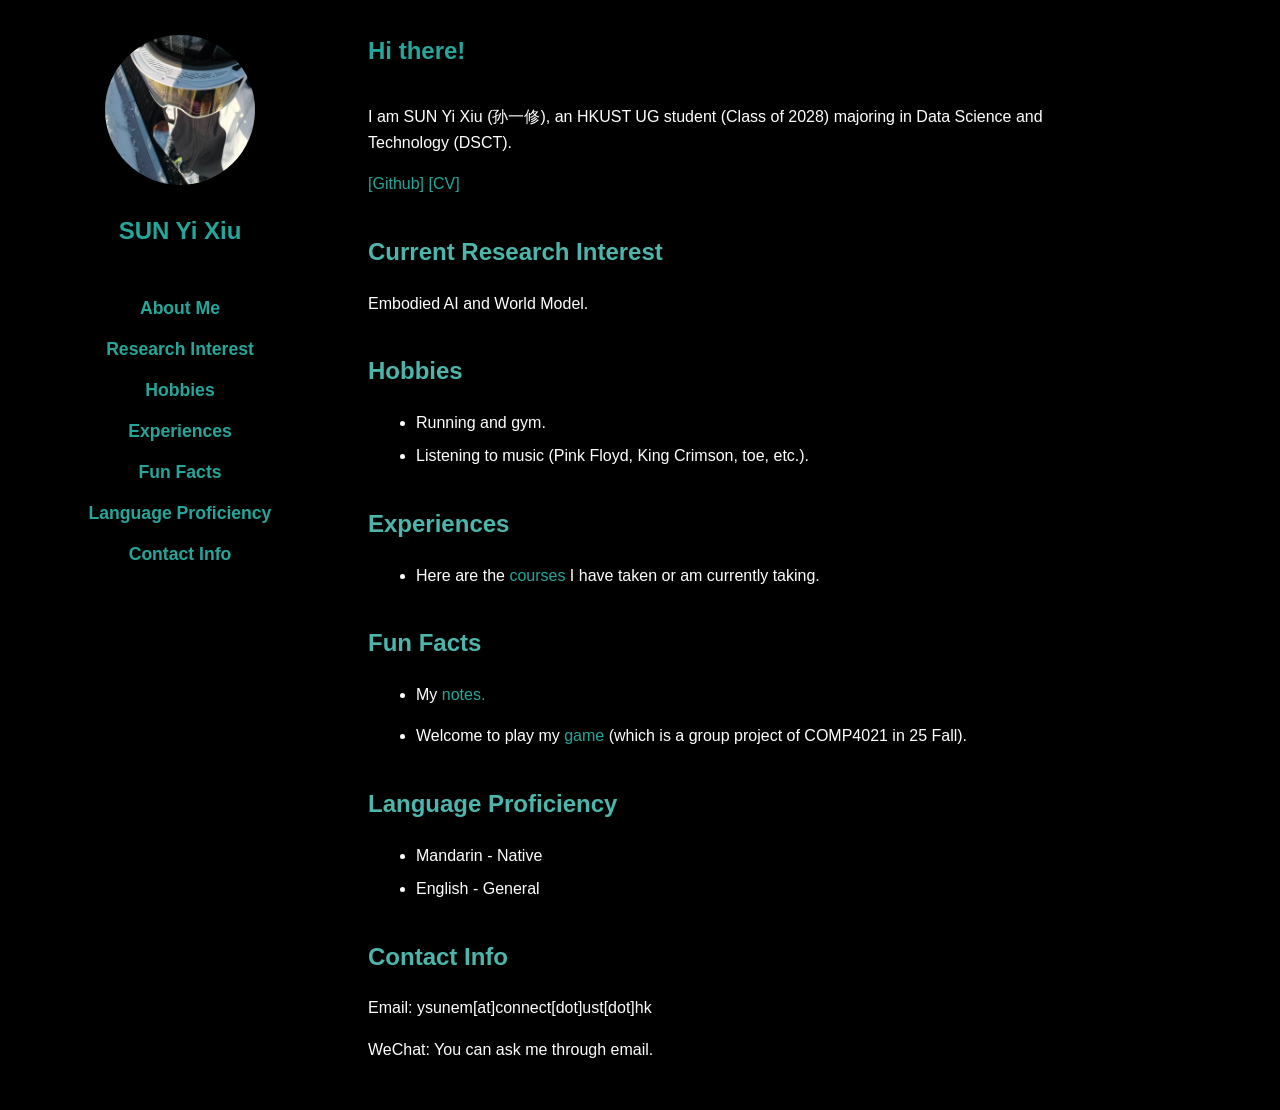
==== index.html @ bf2b6780 "change color" ====
<!DOCTYPE html>
<html lang="en">
<head>
    <meta charset="UTF-8">
    <meta name="viewport" content="width=device-width, initial-scale=1.0">
    <title>SUN Yi Xiu - Personal Page</title>
    <style>
        /* Global Styles */
        :root {
            --primary-color: #26a69a;
            --hover-color: #4db6ac;
            --bg-color: #000000;
            --surface-color: #000000;
            --surface-alt: #000000;
            --surface-hover: #000000;
            --text-color: white;
            --border-color: #000000;
        }
        body {
            font-family: -apple-system, BlinkMacSystemFont, "Segoe UI", Roboto, "Helvetica Neue", Arial, sans-serif, "Apple Color Emoji", "Segoe UI Emoji", "Segoe UI Symbol";
            margin: 0;
            padding: 0;
            background-color: var(--bg-color);
            color: var(--text-color);
            line-height: 1.6;
        }

        /* Layout Container */
        .container {
            display: flex;
            min-height: 100vh; /* Ensure content fills the viewport height */
            max-width: 1200px; /* Limit maximum width */
            margin: 0 auto; /* Center the container */
            background-color: var(--surface-color);
            box-shadow: 0 0 10px rgba(0,0,0,0.45);
        }

        /* Sidebar Styles */
        .sidebar {
            width: 280px; /* Sidebar width */
            background-color: var(--surface-alt);
            padding: 2em;
            box-sizing: border-box; 
            display: flex;
            flex-direction: column;
            align-items: center;
            text-align: center;
            flex-shrink: 0; /* Prevent sidebar from shrinking */
        }

        .sidebar h2 {
            color: var(--primary-color);
            margin-top: 0;
            margin-bottom: 0.5em;
        }

        .profile-photo {
            width: 150px; /* Photo width */
            height: 150px; /* Photo height */
            border-radius: 50%; /* Circular photo */
            object-fit: cover; 
            margin-bottom: 1.5em;
            border: 3px solid var(--border-color);
        }

        .sidebar-nav ul {
            list-style: none;
            padding: 0;
            margin-top: 2em;
        }

        .sidebar-nav li {
            margin-bottom: 0.8em;
        }

        .sidebar-nav a {
            text-decoration: none;
            color: var(--primary-color);
            font-weight: bold;
            font-size: 1.1em;
            transition: color 0.3s ease;
        }

        .sidebar-nav a:hover {
            color: var(--hover-color);
        }

        /* Main Content Area Styles */
        .main-content {
            flex-grow: 1; /* Main content takes remaining space */
            padding: 2em 3em;
            box-sizing: border-box;
        }

        .main-content h1 {
            color: var(--primary-color);
            border-bottom: 2px solid var(--border-color);
            padding-bottom: 0.5em;
            margin-top: 0;
        }

        .main-content h2 {
            color: var(--hover-color);
            margin-top: 1.5em;
            margin-bottom: 0.8em;
        }

        .main-content p {
            margin-bottom: 1em;
            max-width: 700px; /* Limit paragraph width for readability */
        }

        .main-content ul {
            margin-left: 0.5em;
            margin-bottom: 1em;
        }

        .main-content li {
            margin-bottom: 0.5em;
        }

        .button-link {
            display: inline-block;
            margin-top: 1em;
            padding: 0.6em 1.2em;
            background-color: var(--primary-color);
            color: #fff;
            border-radius: 6px;
            font-weight: 600;
        }

        .button-link:hover {
            background-color: #1d8b81;
            color: #fff;
            text-decoration: none;
        }

        .button-link.secondary {
            background-color: transparent;
            color: var(--primary-color);
            border: 2px solid var(--primary-color);
        }

        .button-link.secondary:hover {
            background-color: var(--surface-hover);
            color: var(--hover-color);
        }

        a {
            color: var(--primary-color);
            text-decoration: none;
            transition: color 0.3s ease;
        }

        a:hover {
            color: var(--hover-color);
            text-decoration: underline;
        }

        .rednote-link {
            font-weight: bold;
            color: var(--primary-color);
        }

        /* Mobile Adaptation */
        @media (max-width: 768px) {
            .container {
                flex-direction: column; /* Stack sidebar and content vertically on small screens */
            }
            .sidebar {
                width: 100%; /* Full width sidebar */
                padding: 1.5em;
            }
            .main-content {
                padding: 1.5em 2em;
            }
            .sidebar-nav ul {
                display: flex;
                flex-wrap: wrap;
                justify-content: center;
                margin-top: 1em;
            }
            .sidebar-nav li {
                margin: 0.5em 1em;
            }
        }
    </style>
</head>
<body>
    <div class="container">
        <aside class="sidebar">
            
<img src="photo.jpg" alt="SUN Yi Xiu's Photo" class="profile-photo"> 
            <h2>SUN Yi Xiu</h2>
            <!--
            <p>DSCT Year 2 Student at HKUST</p>
            -->
            <nav class="sidebar-nav">
                <ul>
                    <li><a href="#about">About Me</a></li>
                    <li><a href="#research">Research Interest</a></li>
                    <li><a href="#hobbies">Hobbies</a></li>
                    <li><a href="#projects">Experiences</a></li>
                    <li><a href="#fun-facts">Fun Facts</a></li>
                    <!--
                    <li><a href="Notes/notes_index.html">Notes</a></li>
                    -->
                    <li><a href="#language">Language Proficiency</a></li>
                    <li><a href="#contact">Contact Info</a></li>
                </ul>
            </nav>
        </aside>

        <main class="main-content">
            <section id="about">
                <h1>Hi there!</h1>
                
                <p>I am SUN Yi Xiu (孙一修), an HKUST UG student (Class of 2028) majoring in Data Science and Technology (DSCT).</p>
                <p class="about-links">
                    <a href="https://github.com/yixiusun" target="_blank" rel="noopener noreferrer">[Github]</a>
                    <a href="cv.pdf" target="_blank" rel="noopener noreferrer">[CV]</a>
                </p>
            </section>

            <section id="research">
                <h2>Current Research Interest</h2>
                <p>Embodied AI and World Model.</p>
            </section>


            <section id="hobbies">
                <h2>Hobbies</h2>
                <ul>
                    <li>Running and gym.</li>
                    <li>Listening to music (Pink Floyd, King Crimson, toe, etc.).</li>
                </ul>
            </section>

            <section id="projects">
                <h2>Experiences</h2>
                <ul>
                    <li>Here are the <a href="courses_taken.html">courses</a> I have taken or am currently taking. </li>
                    <!-- PS: If you're taking the same course, feel free to contact me to review our assignments together(对答案)! -->
                </ul>

            </section>
            
            <section id="fun-facts">
                <h2>Fun Facts</h2>
                <ul>
                    <!--
                    <li>My mbti: infp<img src="infp.svg" alt="INFP icon" width="20" height="20"></li>
                    <li>Alternative names: 兰可人, LKR, 李可然.</li>
                    -->
                    <li>My <a href="Notes/notes_index.html">notes.</a></p></li>
                    <li>Welcome to play my <a href="4021_game/start_page.html">game</a> (which is a group project of COMP4021 in 25 Fall).</li>
                </ul>
            </section>
            <!--
            <section id="notes">
                <h2>Notes</h2>
                <p><a href="Notes/notes_index.html">Browse the notes directory.</a></p>
            </section>
            -->

            <section id="language">
                <h2>Language Proficiency</h2>
                <ul>
                    <li>Mandarin - Native</li>
                    <li>English - General</li>
                </ul>
            </section>
            <section id="contact">
                <h2>Contact Info</h2>
                <p>Email: ysunem[at]connect[dot]ust[dot]hk</p>
                <p>WeChat: You can ask me through email.</p>
            </section>
        </main>
    </div>
        <script data-goatcounter="https://truvix.goatcounter.com/count"
        async src="//gc.zgo.at/count.js"></script>
</body>
</html>
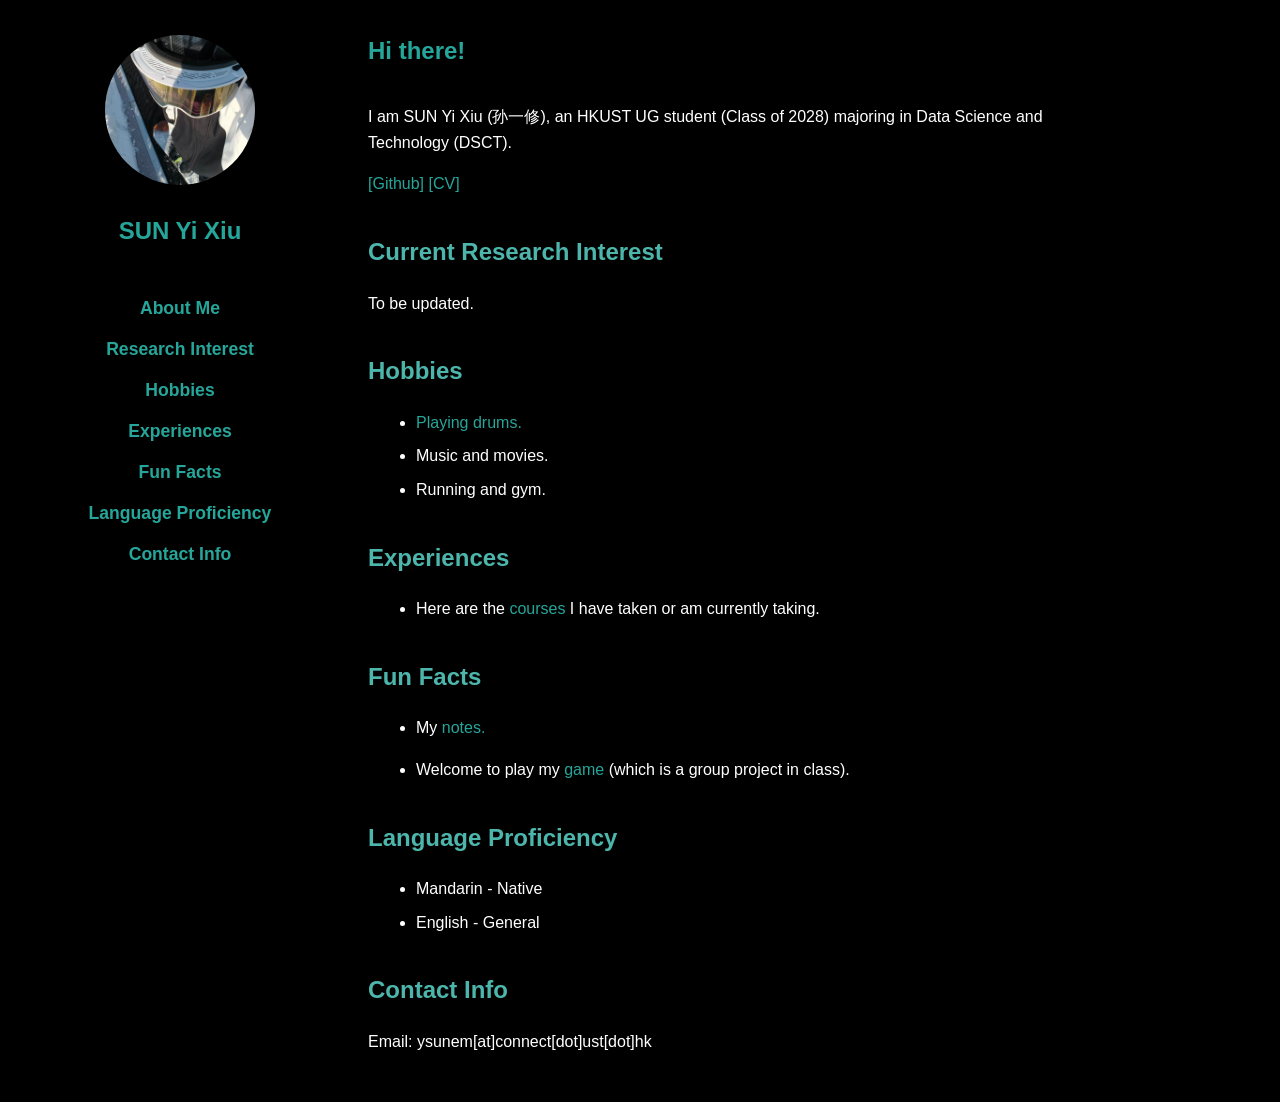
==== commit db72d11a: "drum" ====
--- a/index.html
+++ b/index.html
@@ -224,15 +224,16 @@
 
             <section id="research">
                 <h2>Current Research Interest</h2>
-                <p>Embodied AI and World Model.</p>
+                <p>To be updated.</p>
             </section>
 
 
             <section id="hobbies">
                 <h2>Hobbies</h2>
                 <ul>
+                    <li><a href="drums/drums.html" target="_blank" rel="noopener noreferrer">Playing drums.</a></li>
+                    <li>Music and movies.</li>
                     <li>Running and gym.</li>
-                    <li>Listening to music (Pink Floyd, King Crimson, toe, etc.).</li>
                 </ul>
             </section>
 
@@ -253,7 +254,7 @@
                     <li>Alternative names: 兰可人, LKR, 李可然.</li>
                     -->
                     <li>My <a href="Notes/notes_index.html">notes.</a></p></li>
-                    <li>Welcome to play my <a href="4021_game/start_page.html">game</a> (which is a group project of COMP4021 in 25 Fall).</li>
+                    <li>Welcome to play my <a href="4021_game/start_page.html">game</a> (which is a group project in class).</li>
                 </ul>
             </section>
             <!--
@@ -273,7 +274,7 @@
             <section id="contact">
                 <h2>Contact Info</h2>
                 <p>Email: ysunem[at]connect[dot]ust[dot]hk</p>
-                <p>WeChat: You can ask me through email.</p>
+                <!--<p>WeChat: You can ask me through email.</p>-->
             </section>
         </main>
     </div>
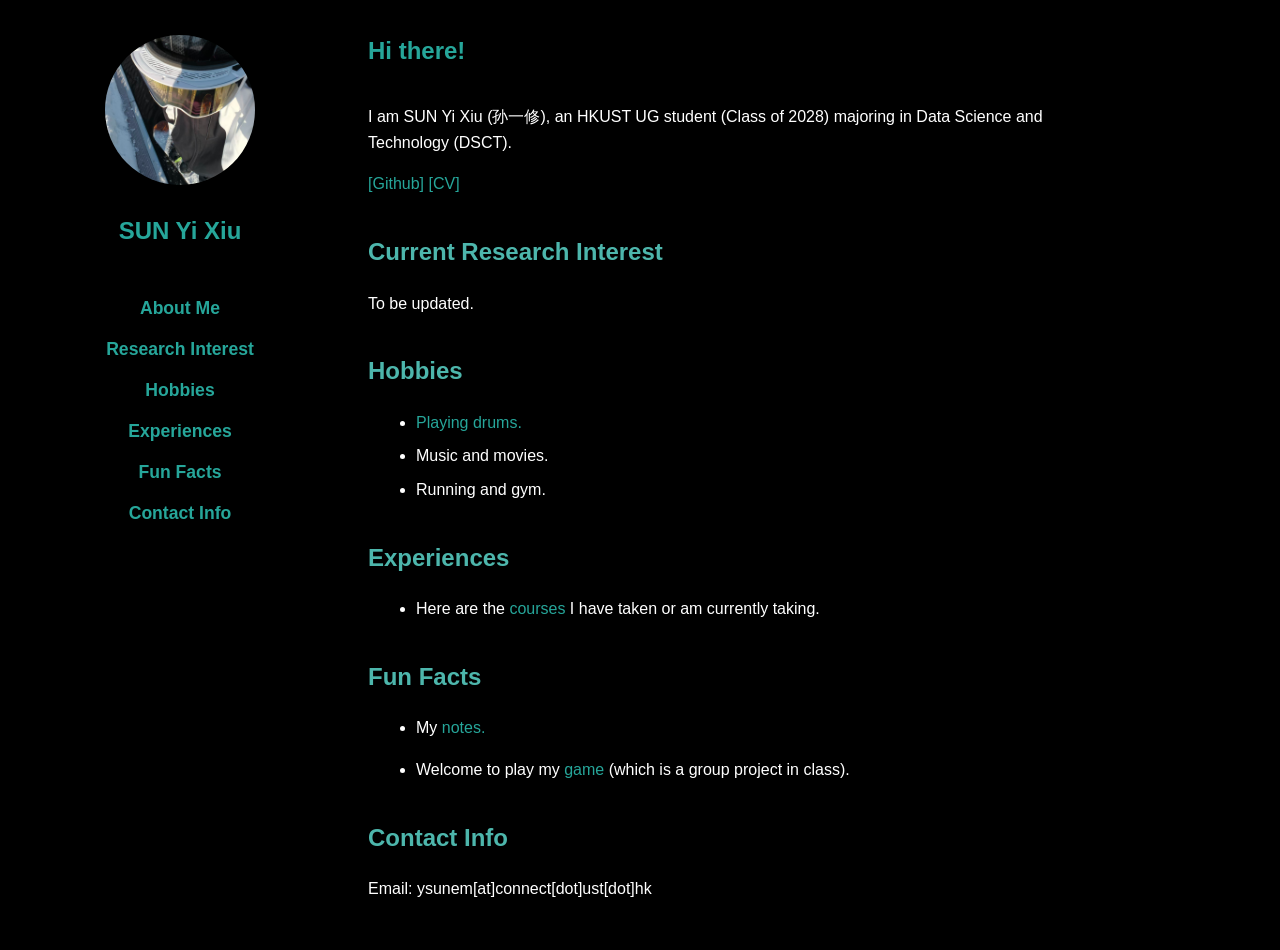
==== commit d94a4385: "misc" ====
--- a/index.html
+++ b/index.html
@@ -205,7 +205,7 @@
                     <!--
                     <li><a href="Notes/notes_index.html">Notes</a></li>
                     -->
-                    <li><a href="#language">Language Proficiency</a></li>
+                    <!--<li><a href="#language">Language Proficiency</a></li>-->
                     <li><a href="#contact">Contact Info</a></li>
                 </ul>
             </nav>
@@ -264,12 +264,14 @@
             </section>
             -->
 
+            <!--
             <section id="language">
                 <h2>Language Proficiency</h2>
                 <ul>
                     <li>Mandarin - Native</li>
                     <li>English - General</li>
                 </ul>
+            -->
             </section>
             <section id="contact">
                 <h2>Contact Info</h2>
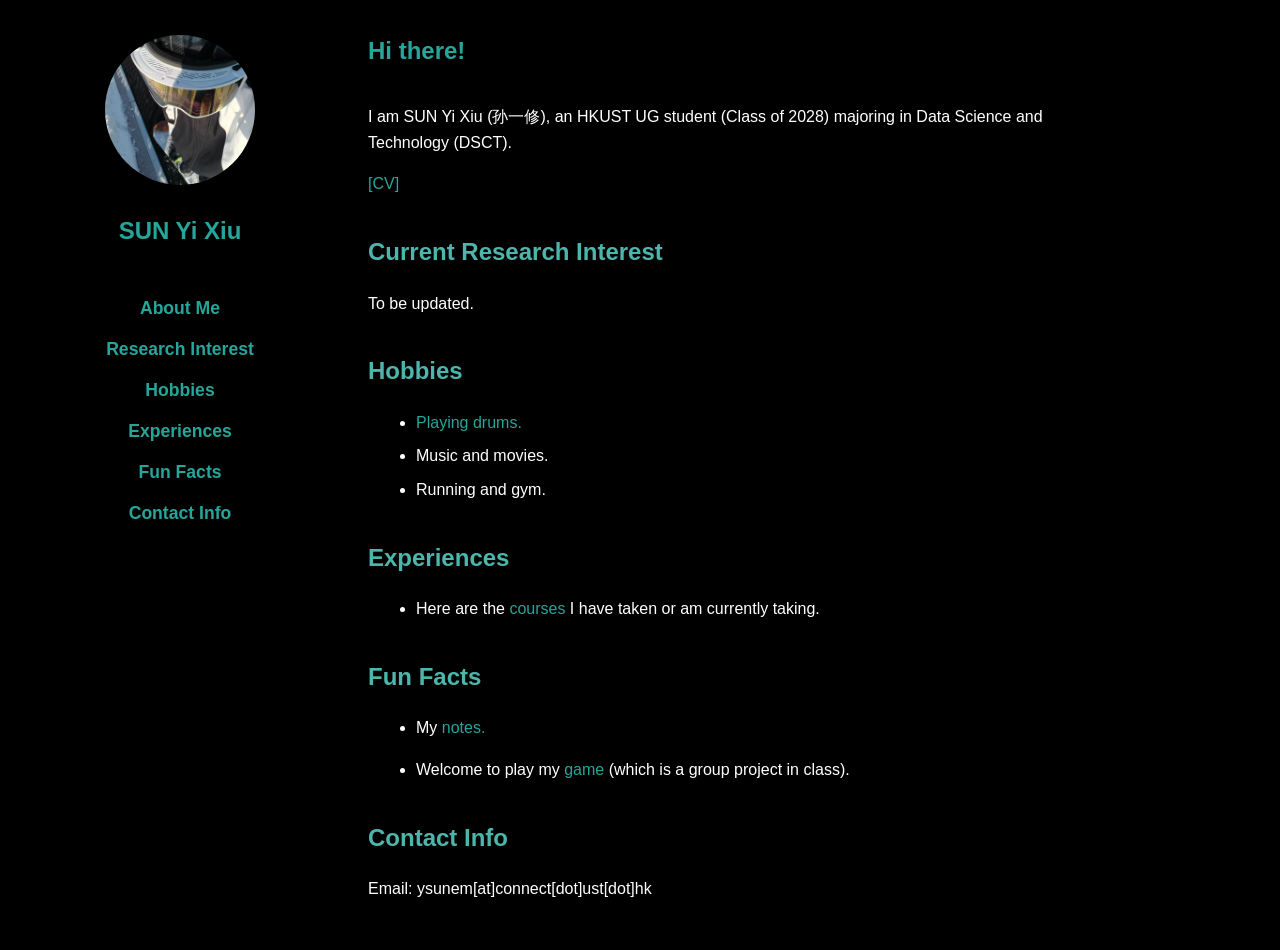
==== commit acd95bf6: "misc" ====
--- a/index.html
+++ b/index.html
@@ -217,7 +217,7 @@
                 
                 <p>I am SUN Yi Xiu (孙一修), an HKUST UG student (Class of 2028) majoring in Data Science and Technology (DSCT).</p>
                 <p class="about-links">
-                    <a href="https://github.com/yixiusun" target="_blank" rel="noopener noreferrer">[Github]</a>
+                    <!--<a href="https://github.com/yixiusun" target="_blank" rel="noopener noreferrer">[Github]</a>-->
                     <a href="cv.pdf" target="_blank" rel="noopener noreferrer">[CV]</a>
                 </p>
             </section>
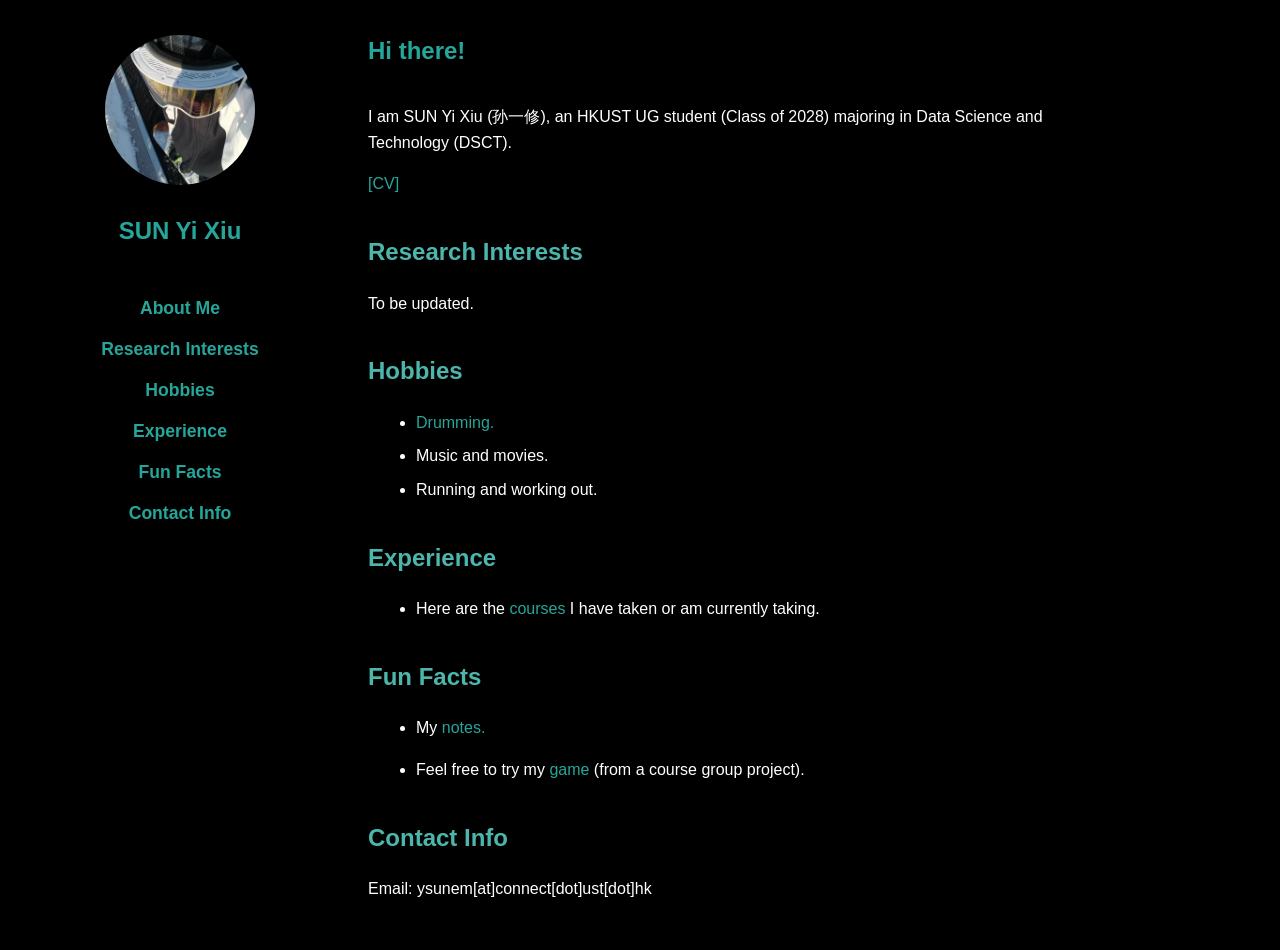
==== commit 94fe690b: "misc" ====
--- a/index.html
+++ b/index.html
@@ -198,9 +198,9 @@
             <nav class="sidebar-nav">
                 <ul>
                     <li><a href="#about">About Me</a></li>
-                    <li><a href="#research">Research Interest</a></li>
+                    <li><a href="#research">Research Interests</a></li>
                     <li><a href="#hobbies">Hobbies</a></li>
-                    <li><a href="#projects">Experiences</a></li>
+                    <li><a href="#projects">Experience</a></li>
                     <li><a href="#fun-facts">Fun Facts</a></li>
                     <!--
                     <li><a href="Notes/notes_index.html">Notes</a></li>
@@ -223,7 +223,7 @@
             </section>
 
             <section id="research">
-                <h2>Current Research Interest</h2>
+                <h2>Research Interests</h2>
                 <p>To be updated.</p>
             </section>
 
@@ -231,14 +231,14 @@
             <section id="hobbies">
                 <h2>Hobbies</h2>
                 <ul>
-                    <li><a href="drums/drums.html" target="_blank" rel="noopener noreferrer">Playing drums.</a></li>
+                    <li><a href="drums/drums.html" target="_blank" rel="noopener noreferrer">Drumming.</a></li>
                     <li>Music and movies.</li>
-                    <li>Running and gym.</li>
+                    <li>Running and working out.</li>
                 </ul>
             </section>
 
             <section id="projects">
-                <h2>Experiences</h2>
+                <h2>Experience</h2>
                 <ul>
                     <li>Here are the <a href="courses_taken.html">courses</a> I have taken or am currently taking. </li>
                     <!-- PS: If you're taking the same course, feel free to contact me to review our assignments together(对答案)! -->
@@ -254,7 +254,7 @@
                     <li>Alternative names: 兰可人, LKR, 李可然.</li>
                     -->
                     <li>My <a href="Notes/notes_index.html">notes.</a></p></li>
-                    <li>Welcome to play my <a href="4021_game/start_page.html">game</a> (which is a group project in class).</li>
+                    <li>Feel free to try my <a href="4021_game/start_page.html">game</a> (from a course group project).</li>
                 </ul>
             </section>
             <!--
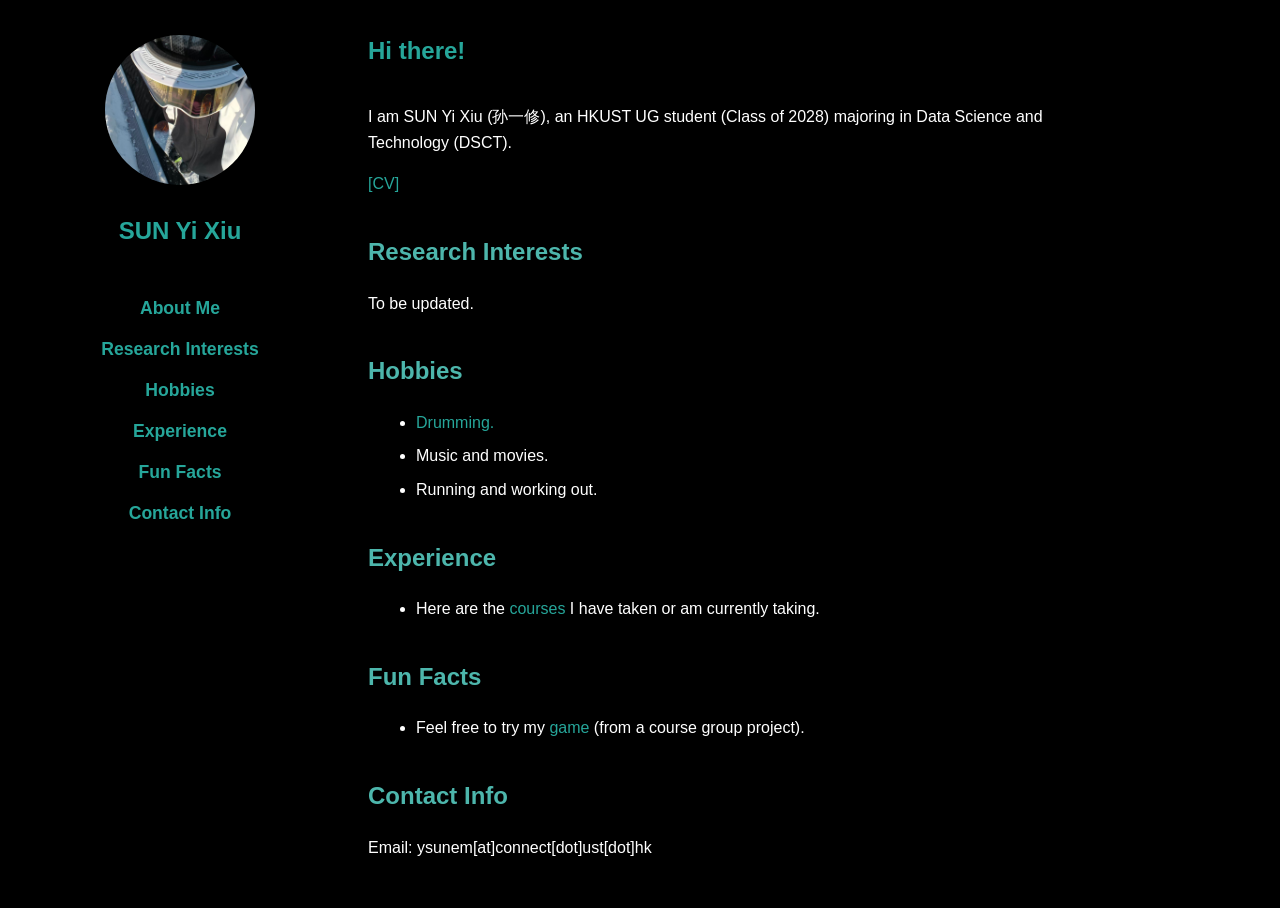
==== commit a1b24309: "1" ====
--- a/index.html
+++ b/index.html
@@ -218,7 +218,7 @@
                 <p>I am SUN Yi Xiu (孙一修), an HKUST UG student (Class of 2028) majoring in Data Science and Technology (DSCT).</p>
                 <p class="about-links">
                     <!--<a href="https://github.com/yixiusun" target="_blank" rel="noopener noreferrer">[Github]</a>-->
-                    <a href="cv.pdf" target="_blank" rel="noopener noreferrer">[CV]</a>
+                    <a href="CV.pdf" target="_blank" rel="noopener noreferrer">[CV]</a>
                 </p>
             </section>
 
@@ -252,8 +252,8 @@
                     <!--
                     <li>My mbti: infp<img src="infp.svg" alt="INFP icon" width="20" height="20"></li>
                     <li>Alternative names: 兰可人, LKR, 李可然.</li>
+                    <li>My <a href="Notes/notes_index.html">notes.</a></p></li>
                     -->
-                    <li>My <a href="Notes/notes_index.html">notes.</a></p></li>
                     <li>Feel free to try my <a href="4021_game/start_page.html">game</a> (from a course group project).</li>
                 </ul>
             </section>
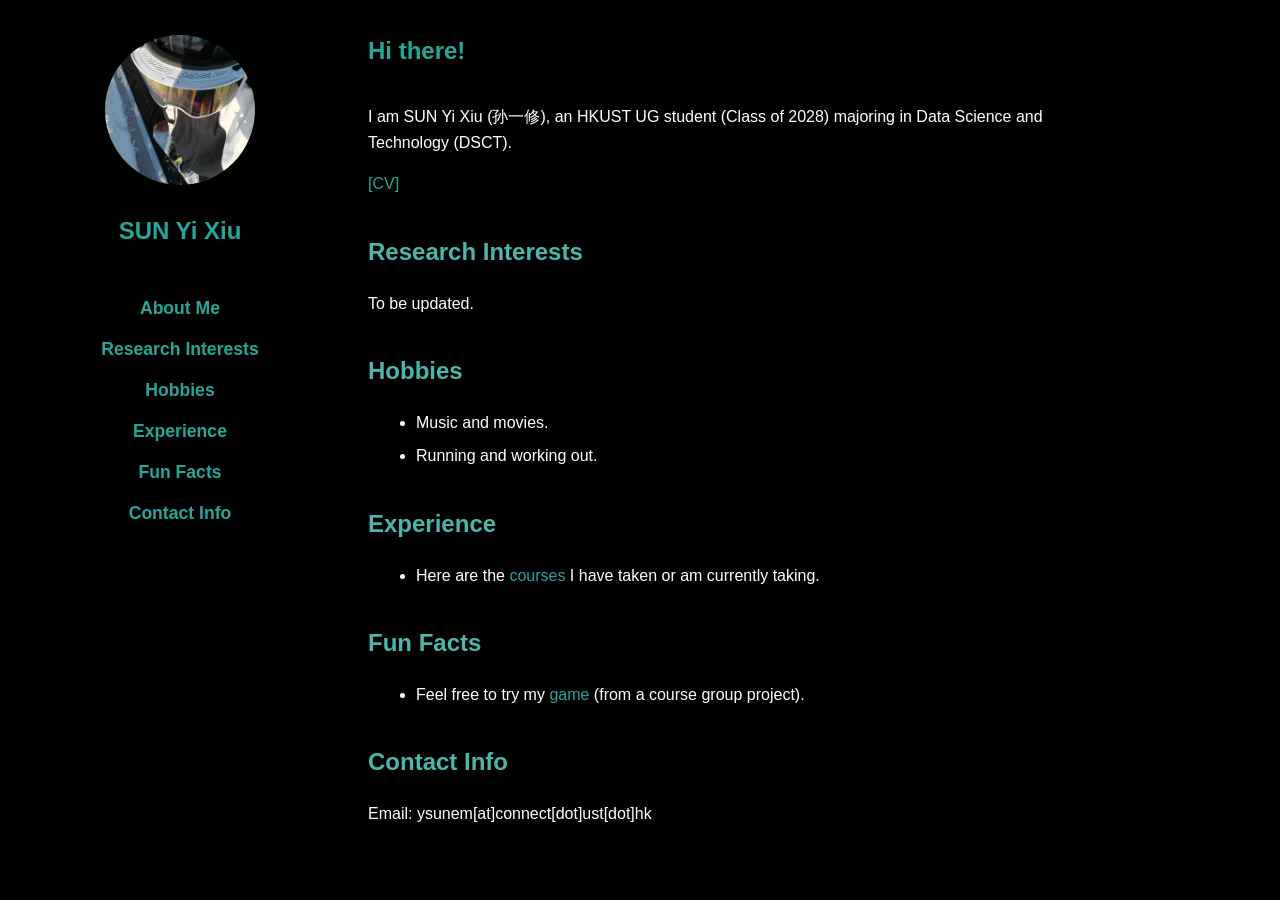
==== commit e1604d21: "1" ====
--- a/index.html
+++ b/index.html
@@ -231,7 +231,9 @@
             <section id="hobbies">
                 <h2>Hobbies</h2>
                 <ul>
+                    <!--
                     <li><a href="drums/drums.html" target="_blank" rel="noopener noreferrer">Drumming.</a></li>
+                    -->
                     <li>Music and movies.</li>
                     <li>Running and working out.</li>
                 </ul>
